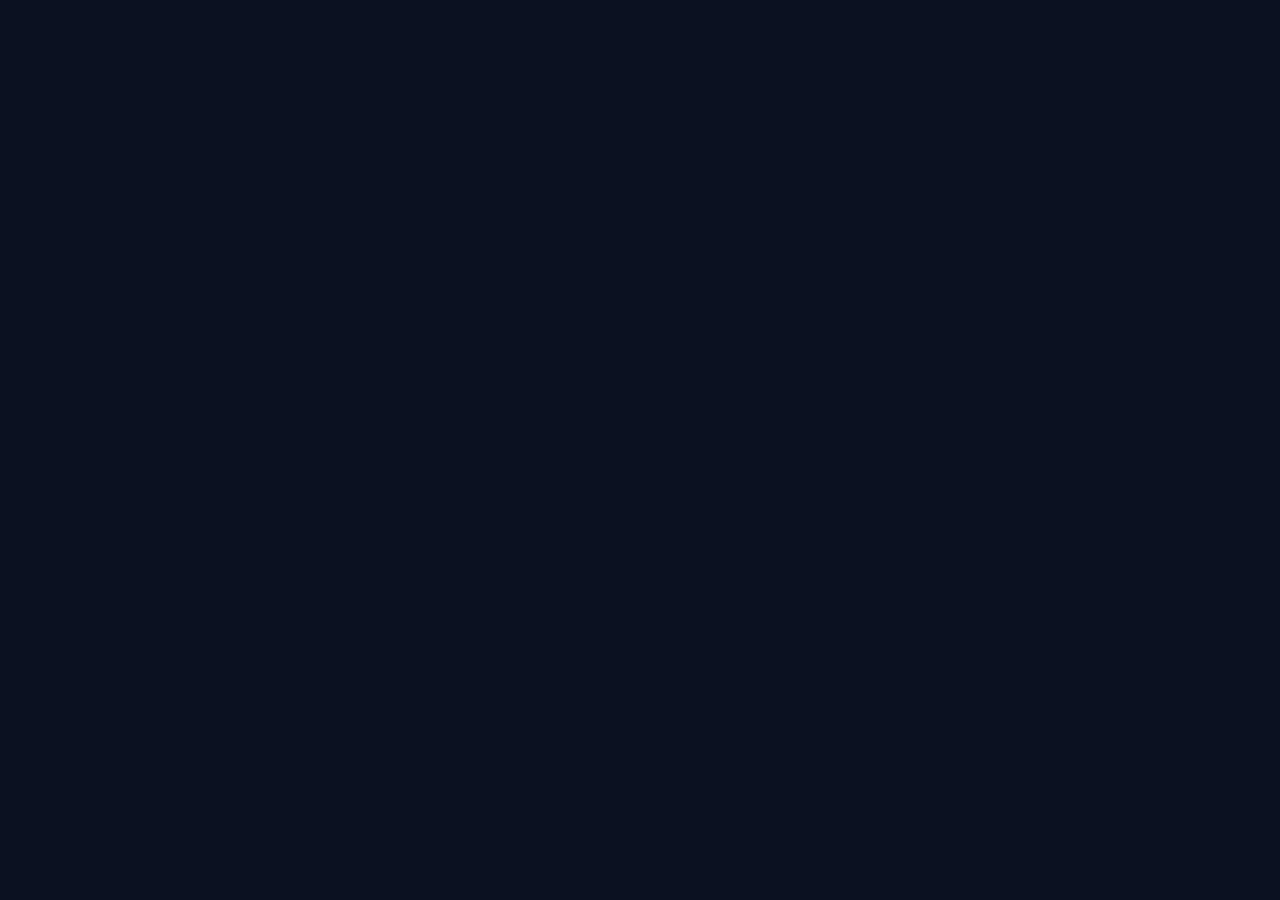
==== index.html @ 277059f4 "Update index.html" ====
<!DOCTYPE html>
<html lang="en">
<head>
  <meta charset="UTF-8">
  <meta name="viewport" content="width=device-width, initial-scale=1.0">

  <title>Battina Durga Pradeep | Front-End Developer</title>

  <style>
    * {
      margin: 0;
      padding: 0;
      box-sizing: border-box;
      scroll-behavior: smooth;
    }

    body {
      font-family: Arial, sans-serif;
      background: #0b1120;
      color: white;
      line-height: 1.6;
    }

    a {
      text-decoration: none;
      color: inherit;
    }

    .container {
      width: 90%;
      max-width: 1100px;
      margin: auto;
    }

    /* NAVBAR */
    header {
      position: sticky;
      top: 0;
      z-index: 1000;
      background: rgba(11, 17, 32, 0.95);
      border-bottom: 1px solid #243047;
    }

    nav {
      min-height: 70px;
      display: flex;
      justify-content: space-between;
      align-items: center;
    }

    .logo {
      font-size: 20px;
      font-weight: bold;
    }

    .logo span {
      color: #38bdf8;
    }

    .nav-links {
      display: flex;
      gap: 25px;
      list-style: none;
    }

    .nav-links a {
      color: #cbd5e1;
      transition: 0.3s;
    }

    .nav-links a:hover {
      color: #38bdf8;
    }

    /* HERO */
    .hero {
      min-height: 90vh;
      display: flex;
      align-items: center;
      text-align: center;
    }

    .hero-content {
      width: 100%;
    }

    .hero small {
      color: #38bdf8;
      letter-spacing: 2px;
      text-transform: uppercase;
      font-weight: bold;
    }

    .hero h1 {
      font-size: clamp(40px, 7vw, 75px);
      margin: 20px 0;
      line-height: 1.1;
    }

    .hero h1 span {
      color: #38bdf8;
    }

    .hero p {
      max-width: 700px;
      margin: auto;
      color: #94a3b8;
      font-size: 18px;
    }

    .buttons {
      margin-top: 30px;
      display: flex;
      justify-content: center;
      gap: 15px;
      flex-wrap: wrap;
    }

    .btn {
      padding: 12px 22px;
      border-radius: 30px;
      border: 1px solid #38bdf8;
      transition: 0.3s;
      font-weight: bold;
    }

    .btn-primary {
      background: #38bdf8;
      color: #07111f;
    }

    .btn-secondary {
      color: white;
    }

    .btn:hover {
      transform: translateY(-3px);
    }

    /* SECTIONS */
    section {
      padding: 90px 0;
    }

    .section-title {
      margin-bottom: 40px;
    }

    .section-title small {
      color: #38bdf8;
      text-transform: uppercase;
      letter-spacing: 2px;
      font-weight: bold;
    }

    .section-title h2 {
      font-size: 40px;
      margin-top: 8px;
    }

    .section-title p {
      color: #94a3b8;
      max-width: 700px;
      margin-top: 10px;
    }

    /* CARDS */
    .card {
      background: #111827;
      border: 1px solid #243047;
      border-radius: 18px;
      padding: 28px;
      transition: 0.3s;
    }

    .card:hover {
      transform: translateY(-5px);
      border-color: #38bdf8;
    }

    /* ABOUT */
    .about-grid {
      display: grid;
      grid-template-columns: 1.5fr 1fr;
      gap: 25px;
    }

    .about-grid p {
      color: #94a3b8;
    }

    .facts {
      display: grid;
      gap: 15px;
    }

    .fact {
      background: #111827;
      padding: 18px;
      border-radius: 14px;
      border: 1px solid #243047;
    }

    .fact strong {
      display: block;
      color: #38bdf8;
    }

    .fact span {
      color: #cbd5e1;
    }

    /* SKILLS */
    .skills-grid {
      display: grid;
      grid-template-columns: repeat(3, 1fr);
      gap: 20px;
    }

    .skill-card h3 {
      margin: 10px 0;
    }

    .skill-card p {
      color: #94a3b8;
    }

    .number {
      color: #38bdf8;
      font-weight: bold;
    }

    /* EDUCATION */
    .education-list {
      display: grid;
      gap: 20px;
    }

    .timeline {
      display: grid;
      grid-template-columns: 120px 1fr;
      gap: 25px;
      background: #111827;
      border: 1px solid #243047;
      border-radius: 18px;
      padding: 25px;
    }

    .year {
      color: #38bdf8;
      font-weight: bold;
    }

    .timeline h4 {
      color: #8b5cf6;
      margin-bottom: 8px;
    }

    .timeline p {
      color: #94a3b8;
    }

    /* PROJECTS */
    .projects-grid {
      display: grid;
      grid-template-columns: repeat(3, 1fr);
      gap: 20px;
    }

    .project-card {
      min-height: 260px;
      display: flex;
      flex-direction: column;
    }

    .project-card p {
      color: #94a3b8;
    }

    .tags {
      margin-top: auto;
      padding-top: 20px;
      display: flex;
      gap: 8px;
      flex-wrap: wrap;
    }

    .tag {
      border: 1px solid #334155;
      padding: 5px 10px;
      border-radius: 20px;
      font-size: 13px;
      color: #cbd5e1;
    }

    /* CONTACT */
    .contact-box {
      text-align: center;
    }

    .contact-box p {
      color: #94a3b8;
      max-width: 650px;
      margin: auto;
    }

    .contact-details {
      margin-top: 30px;
      display: flex;
      justify-content: center;
      gap: 12px;
      flex-wrap: wrap;
    }

    .contact-item {
      padding: 12px 16px;
      border: 1px solid #334155;
      border-radius: 10px;
      color: #cbd5e1;
      transition: 0.3s;
    }

    .contact-item:hover {
      color: #38bdf8;
      border-color: #38bdf8;
    }

    /* FOOTER */
    footer {
      text-align: center;
      padding: 25px;
      border-top: 1px solid #243047;
      color: #94a3b8;
    }

    /* MOBILE MENU */

.menu-btn {
  display: none;
  background: transparent;
  border: 1px solid #334155;
  color: white;
  font-size: 22px;
  padding: 6px 10px;
  border-radius: 8px;
  cursor: pointer;
}

@media (max-width: 800px) {

  .menu-btn {
    display: block;
  }

  .nav-links {
    display: none;
    position: absolute;
    top: 70px;
    left: 0;
    width: 100%;
    background: #0b1120;
    flex-direction: column;
    text-align: center;
    padding: 20px;
    gap: 15px;
    border-bottom: 1px solid #243047;
  }

  .nav-links.active {
    display: flex;
  }

  .about-grid,
  .skills-grid,
  .projects-grid {
    grid-template-columns: 1fr;
  }

  .timeline {
    grid-template-columns: 1fr;
    gap: 5px;
  }

  .section-title h2 {
    font-size: 32px;
  }

  section {
    padding: 70px 0;
  }
}
  <!-- ================= NAVBAR ================= -->

  <header>
    <div class="container">
      <nav>

        <a href="#home" class="logo">
          Battina <span>Durga Pradeep</span>
        </a>
        <button class="menu-btn" onclick="toggleMenu()">
  ☰
</button>

        <ul class="nav-links">
          <li><a href="#about">About</a></li>
          <li><a href="#skills">Skills</a></li>
          <li><a href="#education">Education</a></li>
          <li><a href="#projects">Projects</a></li>
          <li><a href="#contact">Contact</a></li>
        </ul>

      </nav>
    </div>
  </header>


  <!-- ================= HERO ================= -->

  <section class="hero" id="home">

    <div class="container hero-content">

      <small>Front-End Development</small>

      <h1>
        Hello, I'm
        <span>Battina Durga Pradeep</span>
      </h1>

      <p>
        I am passionate about creating clean, user-friendly and responsive
        websites while continuously improving my front-end development skills.
      </p>

      <div class="buttons">

        <a href="#projects" class="btn btn-primary">
          View My Work
        </a>

        <a href="#contact" class="btn btn-secondary">
          Contact Me
        </a>

      </div>

    </div>

  </section>


  <!-- ================= ABOUT ================= -->

  <section id="about">

    <div class="container">

      <div class="section-title">

        <small>About Me</small>

        <h2>Turning ideas into web experiences.</h2>

        <p>
          I am a motivated learner with a strong interest in front-end
          web development and modern user-interface design.
        </p>

      </div>


      <div class="about-grid">

        <div class="card">

          <p>
            My goal is to build websites that are visually appealing,
            responsive and easy for users to navigate. Through practical
            projects and continuous learning, I am developing my knowledge
            of HTML, CSS, JavaScript and modern web technologies.
          </p>

        </div>


        <div class="facts">

          <div class="fact">
            <strong>Current Year</strong>
            <span>2026</span>
          </div>

          <div class="fact">
            <strong>Focus</strong>
            <span>Front-End Development</span>
          </div>

          <div class="fact">
            <strong>Learning</strong>
            <span>HTML • CSS • JavaScript</span>
          </div>

        </div>

      </div>

    </div>

  </section>


  <!-- ================= SKILLS ================= -->

  <section id="skills">

    <div class="container">

      <div class="section-title">

        <small>My Skills</small>

        <h2>Technologies I am learning.</h2>

      </div>


      <div class="skills-grid">

        <div class="card skill-card">
          <span class="number">01</span>
          <h3>HTML5</h3>
          <p>
            Building structured and semantic web pages using modern HTML.
          </p>
        </div>


        <div class="card skill-card">
          <span class="number">02</span>
          <h3>CSS3</h3>
          <p>
            Creating attractive layouts, animations and responsive designs.
          </p>
        </div>


        <div class="card skill-card">
          <span class="number">03</span>
          <h3>JavaScript</h3>
          <p>
            Adding interactivity and dynamic behaviour to web applications.
          </p>
        </div>


        <div class="card skill-card">
          <span class="number">04</span>
          <h3>Responsive Design</h3>
          <p>
            Designing websites that work across different screen sizes.
          </p>
        </div>


        <div class="card skill-card">
          <span class="number">05</span>
          <h3>Git & GitHub</h3>
          <p>
            Managing projects and source code using version control.
          </p>
        </div>


        <div class="card skill-card">
          <span class="number">06</span>
          <h3>Problem Solving</h3>
          <p>
            Understanding problems and developing practical technical solutions.
          </p>
        </div>

      </div>

    </div>

  </section>


  <!-- ================= EDUCATION ================= -->

  <section id="education">

    <div class="container">

      <div class="section-title">

        <small>Education & Internship</small>

        <h2>My learning journey.</h2>

      </div>


      <div class="education-list">


        <!-- COLLEGE -->

        <div class="timeline">

          <div class="year">
            2026
          </div>

          <div>

            <h3>Bachelor's Degree</h3>

            <h4>
              Computer Science & Engineering
            </h4>

            <p>
              <strong>
                SIR C R Reddy College of Engineering
              </strong>
            </p>

            <p>
              Building a strong foundation in programming,
              computer science concepts and software development.
            </p>

          </div>

        </div>


        <!-- COGNIFYZ INTERNSHIP -->

        <div class="timeline">

          <div class="year">
            2026
          </div>

          <div>

            <h3>Front-End Development Internship</h3>

            <h4>
              Cognifyz Technologies
            </h4>

            <p>
              Developing front-end skills through practical internship
              tasks and hands-on web development projects.
            </p>

          </div>

        </div>


      </div>

    </div>

  </section>


  <!-- ================= PROJECTS ================= -->

  <section id="projects">

    <div class="container">

      <div class="section-title">

        <small>Projects</small>

        <h2>Things I have worked on.</h2>

        <p>
          Selected front-end projects demonstrating my learning
          and practical development skills.
        </p>

      </div>


      <div class="projects-grid">


        <!-- PROJECT 1 -->

<div class="card project-card">

  <span class="number">
    01
  </span>

  <h3>
    Personal Portfolio Website
  </h3>

  <p>
    A responsive personal portfolio website showcasing my skills,
    education, internship experience, projects and contact information.
  </p>

  <div class="tags">

    <span class="tag">HTML</span>
    <span class="tag">CSS</span>
    <span class="tag">JavaScript</span>

  </div>

  <div style="margin-top:20px; display:flex; gap:10px; flex-wrap:wrap;">

    <a
      href="https://battinapradeep3-cmd.github.io/Cognifyz-IT-Solutions/"
      target="_blank"
      rel="noopener noreferrer"
      class="btn btn-primary"
      style="padding:8px 15px;"
    >
      Live Demo
    </a>

    <a
      href="https://github.com/battinapradeep3-cmd/Cognifyz-IT-Solutions"
      target="_blank"
      rel="noopener noreferrer"
      class="btn btn-secondary"
      style="padding:8px 15px;"
    >
      GitHub
    </a>

  </div>

</div>


      <!-- PROJECT 2 -->

<div class="card project-card">

  <span class="number">
    02
  </span>

  <h3>
    AURELIA Event Booking Website
  </h3>

  <p>
    A responsive event booking website where users can explore
    events, view event details, choose tickets and manage bookings.
  </p>

  <div class="tags">

    <span class="tag">HTML</span>
    <span class="tag">CSS</span>
    <span class="tag">JavaScript</span>

  </div>

  <div style="margin-top:20px; display:flex; gap:10px; flex-wrap:wrap;">

    <a
      href="https://battinapradeep3-cmd.github.io/Sysslanintership/"
      target="_blank"
      class="btn btn-primary"
      style="padding:8px 15px;"
    >
      Live Demo
    </a>

    <a
      href="https://github.com/battinapradeep3-cmd/Sysslanintership"
      target="_blank"
      class="btn btn-secondary"
      style="padding:8px 15px;"
    >
      GitHub
    </a>

  </div>

</div>

  <!-- ================= CONTACT ================= -->

  <section id="contact">

    <div class="container">

      <div class="card contact-box">

        <div class="section-title">

          <small>Get In Touch</small>

          <h2>Let's build something great.</h2>

          <p>
            I am interested in learning, collaborating and exploring
            new opportunities in web development.
          </p>

        </div>


        <div class="contact-details">


          <!-- EMAIL -->

          <a
            class="contact-item"
            href="mailto:battinapradeep3@gmail.com"
          >
            📧 battinapradeep3@gmail.com
          </a>


          <!-- PHONE -->

          <a
            class="contact-item"
            href="tel:9346070654"
          >
            📱 9346070654
          </a>


          <!-- GITHUB -->

          <a
            class="contact-item"
            href="https://github.com/battinapradeep3-cmd"
            target="_blank"
          >
            GitHub
          </a>

<!-- LINKEDIN -->

<a
  class="contact-item"
  href="https://www.linkedin.com/in/battina-durga-pradeep-1a5ab4367/"
  target="_blank"
  rel="noopener noreferrer"
>
  LinkedIn
</a>

    <!-- ================= FOOTER ================= -->

  <footer>

    © 2026 Battina Durga Pradeep.
    All rights reserved.

  </footer>


  <script>
    function toggleMenu() {
      document.querySelector(".nav-links").classList.toggle("active");
    }
  </script>


</body>
</html>
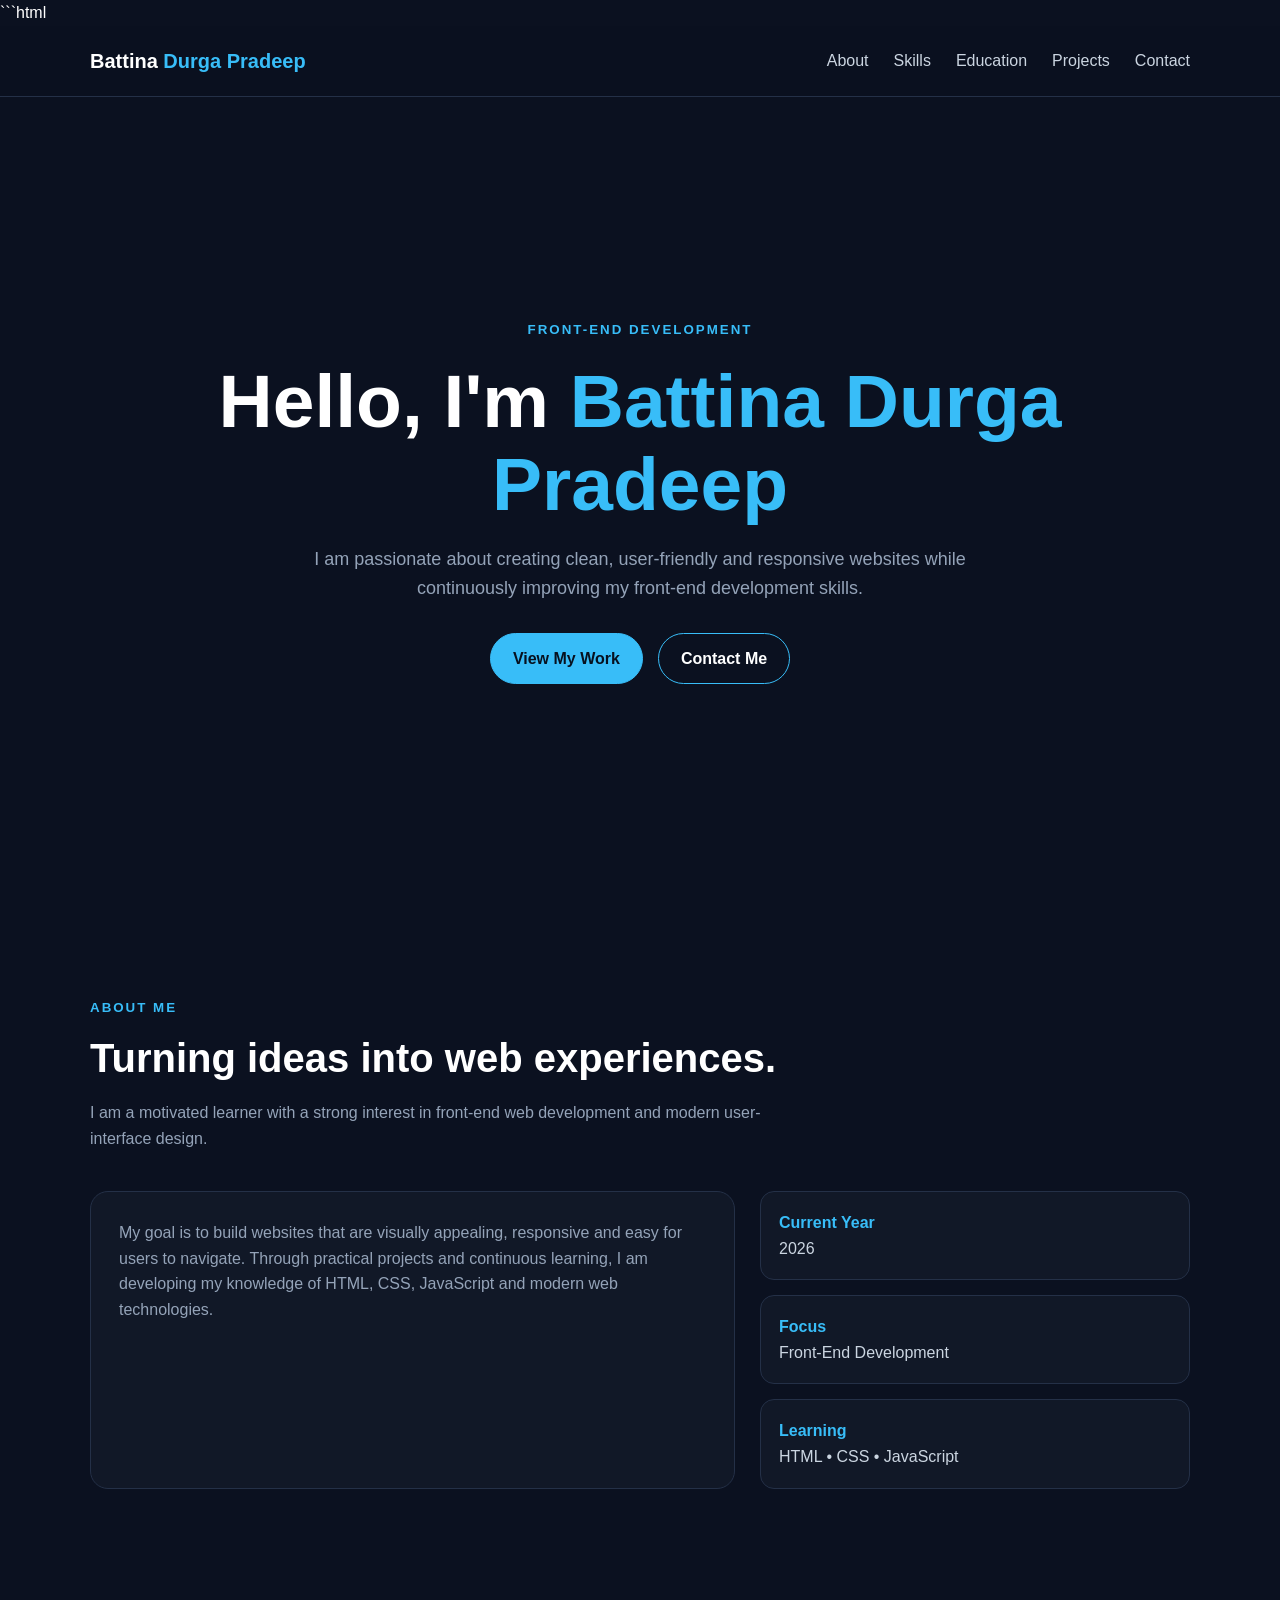
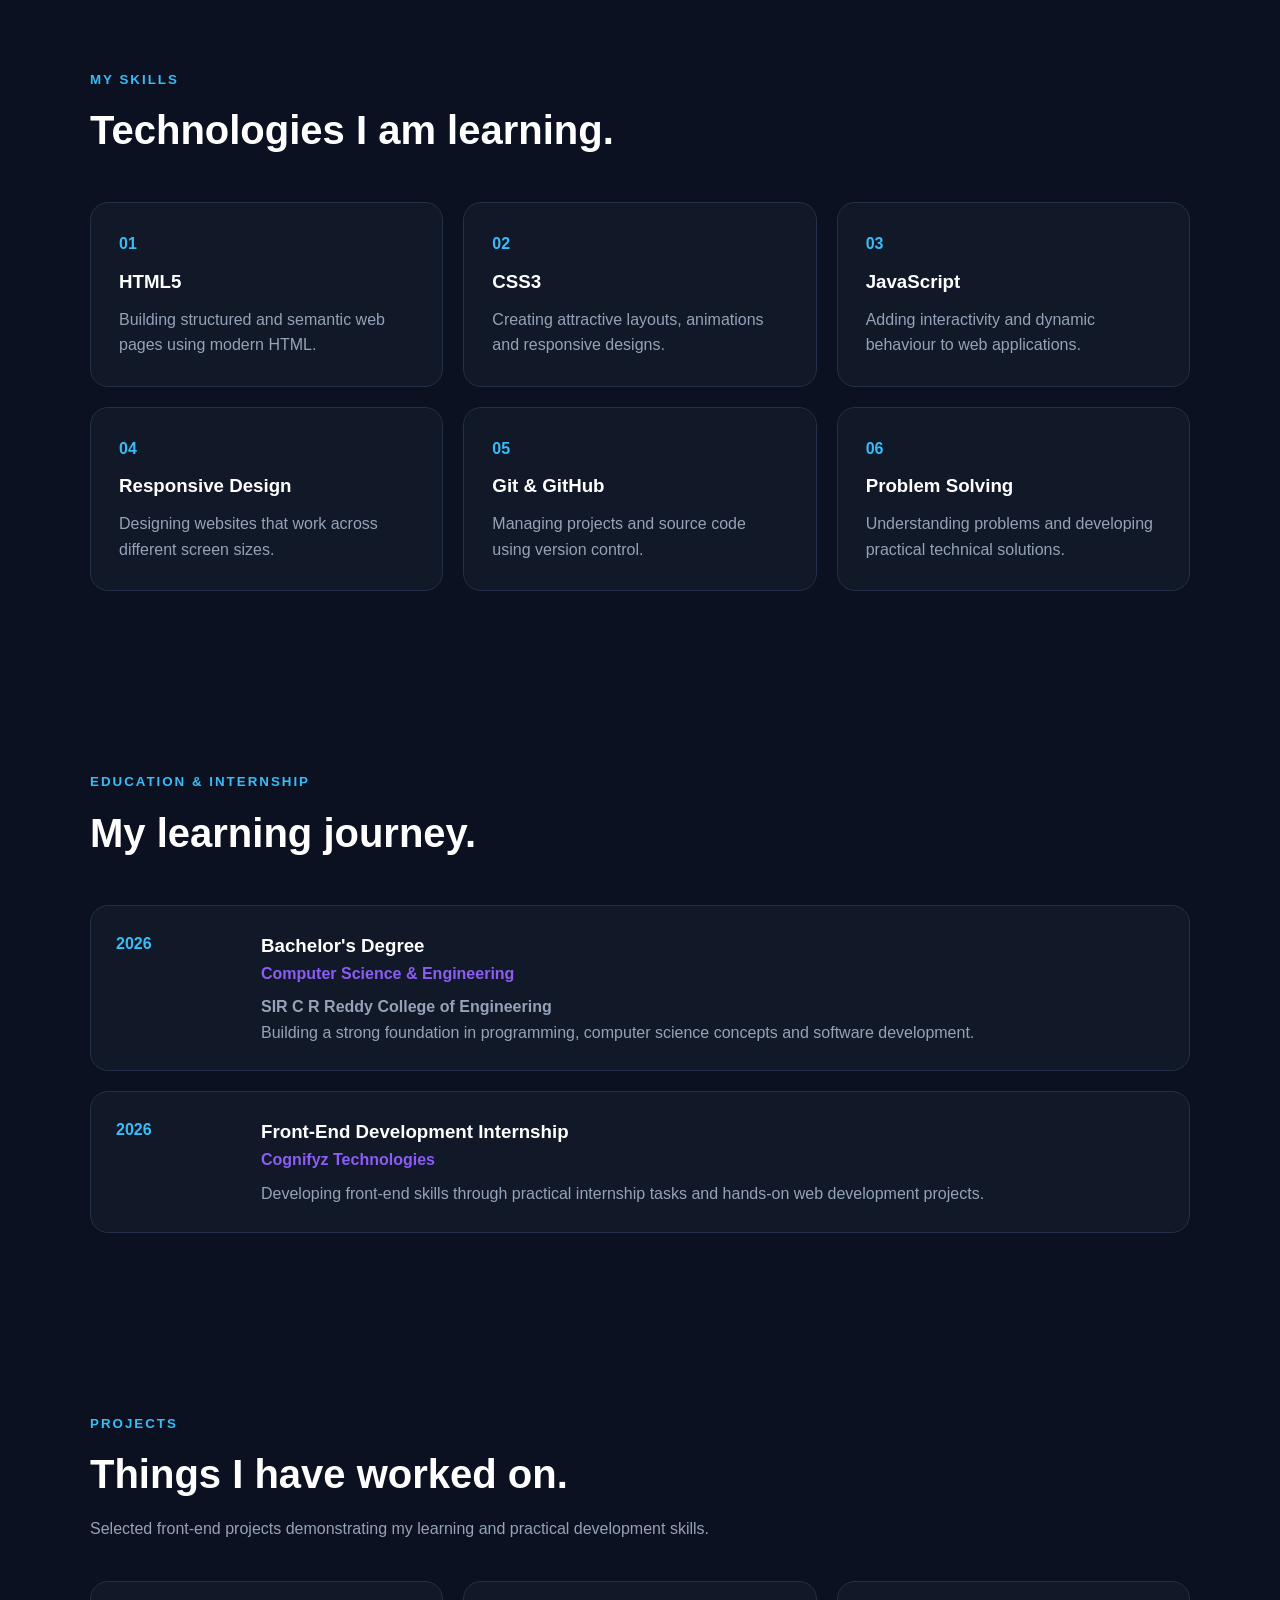
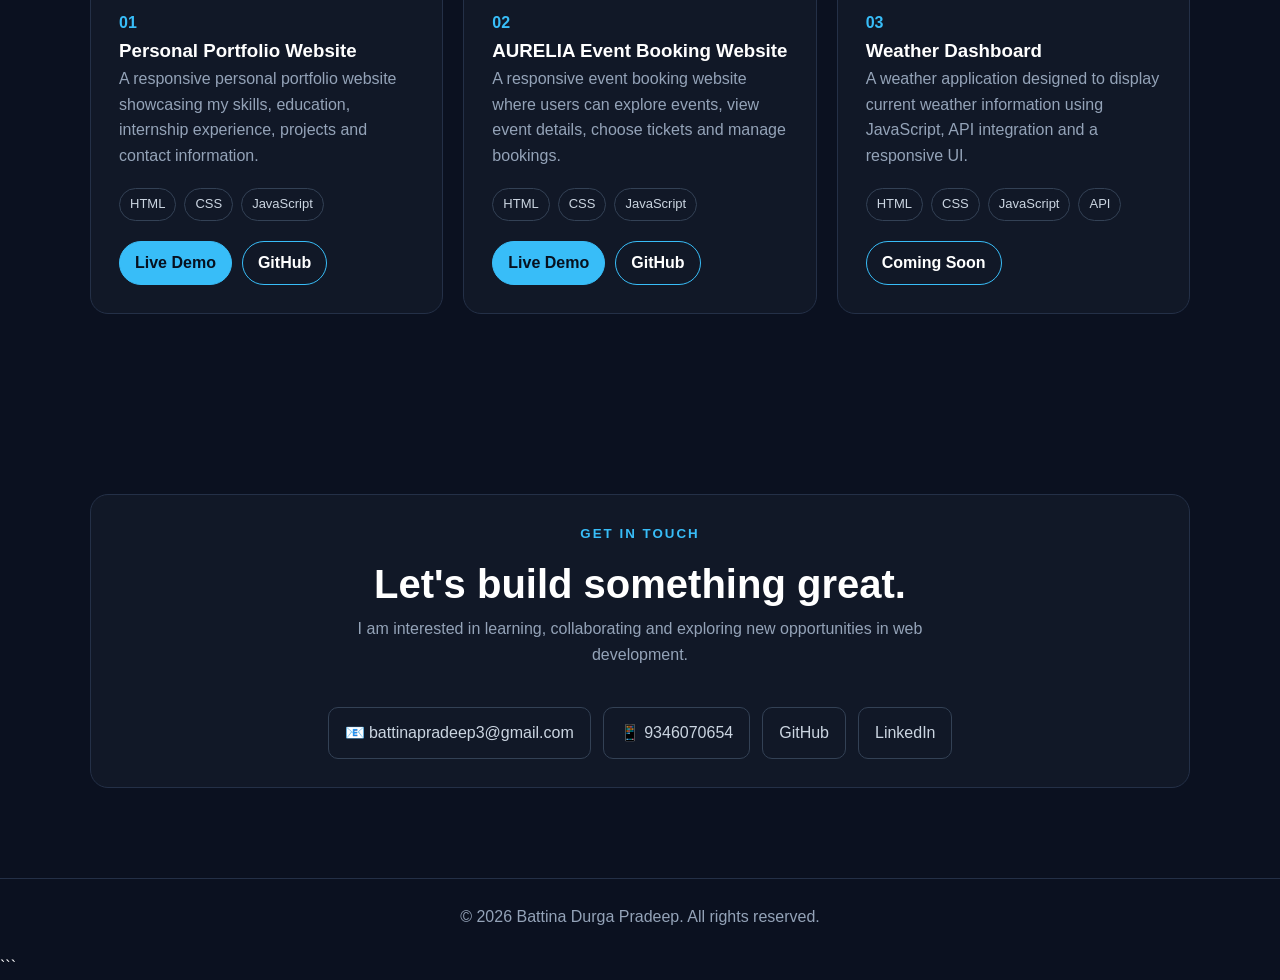
==== commit e0c17142: "Update index.html with improved comments and styles Refactor HTML structure and improve styling comm" ====
--- a/index.html
+++ b/index.html
@@ -1,3 +1,4 @@
+```html
 <!DOCTYPE html>
 <html lang="en">
 <head>
@@ -32,7 +33,8 @@
       margin: auto;
     }
 
-    /* NAVBAR */
+    /* ================= NAVBAR ================= */
+
     header {
       position: sticky;
       top: 0;
@@ -46,6 +48,7 @@
       display: flex;
       justify-content: space-between;
       align-items: center;
+      position: relative;
     }
 
     .logo {
@@ -72,7 +75,19 @@
       color: #38bdf8;
     }
 
-    /* HERO */
+    .menu-btn {
+      display: none;
+      background: transparent;
+      border: 1px solid #334155;
+      color: white;
+      font-size: 22px;
+      padding: 6px 10px;
+      border-radius: 8px;
+      cursor: pointer;
+    }
+
+    /* ================= HERO ================= */
+
     .hero {
       min-height: 90vh;
       display: flex;
@@ -117,6 +132,7 @@
     }
 
     .btn {
+      display: inline-block;
       padding: 12px 22px;
       border-radius: 30px;
       border: 1px solid #38bdf8;
@@ -137,7 +153,8 @@
       transform: translateY(-3px);
     }
 
-    /* SECTIONS */
+    /* ================= SECTIONS ================= */
+
     section {
       padding: 90px 0;
     }
@@ -164,7 +181,8 @@
       margin-top: 10px;
     }
 
-    /* CARDS */
+    /* ================= CARDS ================= */
+
     .card {
       background: #111827;
       border: 1px solid #243047;
@@ -178,7 +196,8 @@
       border-color: #38bdf8;
     }
 
-    /* ABOUT */
+    /* ================= ABOUT ================= */
+
     .about-grid {
       display: grid;
       grid-template-columns: 1.5fr 1fr;
@@ -210,7 +229,8 @@
       color: #cbd5e1;
     }
 
-    /* SKILLS */
+    /* ================= SKILLS ================= */
+
     .skills-grid {
       display: grid;
       grid-template-columns: repeat(3, 1fr);
@@ -230,7 +250,8 @@
       font-weight: bold;
     }
 
-    /* EDUCATION */
+    /* ================= EDUCATION ================= */
+
     .education-list {
       display: grid;
       gap: 20px;
@@ -260,7 +281,8 @@
       color: #94a3b8;
     }
 
-    /* PROJECTS */
+    /* ================= PROJECTS ================= */
+
     .projects-grid {
       display: grid;
       grid-template-columns: repeat(3, 1fr);
@@ -268,7 +290,7 @@
     }
 
     .project-card {
-      min-height: 260px;
+      min-height: 300px;
       display: flex;
       flex-direction: column;
     }
@@ -293,7 +315,19 @@
       color: #cbd5e1;
     }
 
-    /* CONTACT */
+    .project-buttons {
+      margin-top: 20px;
+      display: flex;
+      gap: 10px;
+      flex-wrap: wrap;
+    }
+
+    .project-buttons .btn {
+      padding: 8px 15px;
+    }
+
+    /* ================= CONTACT ================= */
+
     .contact-box {
       text-align: center;
     }
@@ -325,7 +359,8 @@
       border-color: #38bdf8;
     }
 
-    /* FOOTER */
+    /* ================= FOOTER ================= */
+
     footer {
       text-align: center;
       padding: 25px;
@@ -333,62 +368,64 @@
       color: #94a3b8;
     }
 
-    /* MOBILE MENU */
-
-.menu-btn {
-  display: none;
-  background: transparent;
-  border: 1px solid #334155;
-  color: white;
-  font-size: 22px;
-  padding: 6px 10px;
-  border-radius: 8px;
-  cursor: pointer;
-}
-
-@media (max-width: 800px) {
-
-  .menu-btn {
-    display: block;
-  }
-
-  .nav-links {
-    display: none;
-    position: absolute;
-    top: 70px;
-    left: 0;
-    width: 100%;
-    background: #0b1120;
-    flex-direction: column;
-    text-align: center;
-    padding: 20px;
-    gap: 15px;
-    border-bottom: 1px solid #243047;
-  }
-
-  .nav-links.active {
-    display: flex;
-  }
-
-  .about-grid,
-  .skills-grid,
-  .projects-grid {
-    grid-template-columns: 1fr;
-  }
-
-  .timeline {
-    grid-template-columns: 1fr;
-    gap: 5px;
-  }
-
-  .section-title h2 {
-    font-size: 32px;
-  }
-
-  section {
-    padding: 70px 0;
-  }
-}
+    /* ================= MOBILE ================= */
+
+    @media (max-width: 800px) {
+
+      .menu-btn {
+        display: block;
+      }
+
+      .nav-links {
+        display: none;
+        position: absolute;
+        top: 70px;
+        left: 0;
+        width: 100%;
+        background: #0b1120;
+        flex-direction: column;
+        text-align: center;
+        padding: 20px;
+        gap: 15px;
+        border-bottom: 1px solid #243047;
+      }
+
+      .nav-links.active {
+        display: flex;
+      }
+
+      .about-grid,
+      .skills-grid,
+      .projects-grid {
+        grid-template-columns: 1fr;
+      }
+
+      .timeline {
+        grid-template-columns: 1fr;
+        gap: 5px;
+      }
+
+      .section-title h2 {
+        font-size: 32px;
+      }
+
+      section {
+        padding: 70px 0;
+      }
+
+      .hero h1 {
+        font-size: 42px;
+      }
+
+      .hero p {
+        font-size: 16px;
+      }
+    }
+  </style>
+</head>
+
+<body>
+
   <!-- ================= NAVBAR ================= -->
 
   <header>
@@ -398,16 +435,21 @@
         <a href="#home" class="logo">
           Battina <span>Durga Pradeep</span>
         </a>
-        <button class="menu-btn" onclick="toggleMenu()">
-  ☰
-</button>
-
-        <ul class="nav-links">
-          <li><a href="#about">About</a></li>
-          <li><a href="#skills">Skills</a></li>
-          <li><a href="#education">Education</a></li>
-          <li><a href="#projects">Projects</a></li>
-          <li><a href="#contact">Contact</a></li>
+
+        <button
+          class="menu-btn"
+          onclick="toggleMenu()"
+          aria-label="Open navigation menu"
+        >
+          ☰
+        </button>
+
+        <ul class="nav-links" id="navLinks">
+          <li><a href="#about" onclick="closeMenu()">About</a></li>
+          <li><a href="#skills" onclick="closeMenu()">Skills</a></li>
+          <li><a href="#education" onclick="closeMenu()">Education</a></li>
+          <li><a href="#projects" onclick="closeMenu()">Projects</a></li>
+          <li><a href="#contact" onclick="closeMenu()">Contact</a></li>
         </ul>
 
       </nav>
@@ -469,7 +511,6 @@
 
       </div>
 
-
       <div class="about-grid">
 
         <div class="card">
@@ -483,7 +524,6 @@
 
         </div>
 
-
         <div class="facts">
 
           <div class="fact">
@@ -524,7 +564,6 @@
 
       </div>
 
-
       <div class="skills-grid">
 
         <div class="card skill-card">
@@ -535,7 +574,6 @@
           </p>
         </div>
 
-
         <div class="card skill-card">
           <span class="number">02</span>
           <h3>CSS3</h3>
@@ -544,7 +582,6 @@
           </p>
         </div>
 
-
         <div class="card skill-card">
           <span class="number">03</span>
           <h3>JavaScript</h3>
@@ -553,7 +590,6 @@
           </p>
         </div>
 
-
         <div class="card skill-card">
           <span class="number">04</span>
           <h3>Responsive Design</h3>
@@ -562,15 +598,13 @@
           </p>
         </div>
 
-
         <div class="card skill-card">
           <span class="number">05</span>
-          <h3>Git & GitHub</h3>
+          <h3>Git &amp; GitHub</h3>
           <p>
             Managing projects and source code using version control.
           </p>
         </div>
-
 
         <div class="card skill-card">
           <span class="number">06</span>
@@ -595,15 +629,13 @@
 
       <div class="section-title">
 
-        <small>Education & Internship</small>
+        <small>Education &amp; Internship</small>
 
         <h2>My learning journey.</h2>
 
       </div>
 
-
       <div class="education-list">
-
 
         <!-- COLLEGE -->
 
@@ -617,14 +649,10 @@
 
             <h3>Bachelor's Degree</h3>
 
-            <h4>
-              Computer Science & Engineering
-            </h4>
+            <h4>Computer Science &amp; Engineering</h4>
 
             <p>
-              <strong>
-                SIR C R Reddy College of Engineering
-              </strong>
+              <strong>SIR C R Reddy College of Engineering</strong>
             </p>
 
             <p>
@@ -649,9 +677,7 @@
 
             <h3>Front-End Development Internship</h3>
 
-            <h4>
-              Cognifyz Technologies
-            </h4>
+            <h4>Cognifyz Technologies</h4>
 
             <p>
               Developing front-end skills through practical internship
@@ -662,7 +688,6 @@
 
         </div>
 
-
       </div>
 
     </div>
@@ -689,110 +714,136 @@
 
       </div>
 
-
       <div class="projects-grid">
 
-
         <!-- PROJECT 1 -->
 
-<div class="card project-card">
-
-  <span class="number">
-    01
-  </span>
-
-  <h3>
-    Personal Portfolio Website
-  </h3>
-
-  <p>
-    A responsive personal portfolio website showcasing my skills,
-    education, internship experience, projects and contact information.
-  </p>
-
-  <div class="tags">
-
-    <span class="tag">HTML</span>
-    <span class="tag">CSS</span>
-    <span class="tag">JavaScript</span>
-
-  </div>
-
-  <div style="margin-top:20px; display:flex; gap:10px; flex-wrap:wrap;">
-
-    <a
-      href="https://battinapradeep3-cmd.github.io/Cognifyz-IT-Solutions/"
-      target="_blank"
-      rel="noopener noreferrer"
-      class="btn btn-primary"
-      style="padding:8px 15px;"
-    >
-      Live Demo
-    </a>
-
-    <a
-      href="https://github.com/battinapradeep3-cmd/Cognifyz-IT-Solutions"
-      target="_blank"
-      rel="noopener noreferrer"
-      class="btn btn-secondary"
-      style="padding:8px 15px;"
-    >
-      GitHub
-    </a>
-
-  </div>
-
-</div>
-
-
-      <!-- PROJECT 2 -->
-
-<div class="card project-card">
-
-  <span class="number">
-    02
-  </span>
-
-  <h3>
-    AURELIA Event Booking Website
-  </h3>
-
-  <p>
-    A responsive event booking website where users can explore
-    events, view event details, choose tickets and manage bookings.
-  </p>
-
-  <div class="tags">
-
-    <span class="tag">HTML</span>
-    <span class="tag">CSS</span>
-    <span class="tag">JavaScript</span>
-
-  </div>
-
-  <div style="margin-top:20px; display:flex; gap:10px; flex-wrap:wrap;">
-
-    <a
-      href="https://battinapradeep3-cmd.github.io/Sysslanintership/"
-      target="_blank"
-      class="btn btn-primary"
-      style="padding:8px 15px;"
-    >
-      Live Demo
-    </a>
-
-    <a
-      href="https://github.com/battinapradeep3-cmd/Sysslanintership"
-      target="_blank"
-      class="btn btn-secondary"
-      style="padding:8px 15px;"
-    >
-      GitHub
-    </a>
-
-  </div>
-
-</div>
+        <div class="card project-card">
+
+          <span class="number">01</span>
+
+          <h3>Personal Portfolio Website</h3>
+
+          <p>
+            A responsive personal portfolio website showcasing my skills,
+            education, internship experience, projects and contact information.
+          </p>
+
+          <div class="tags">
+            <span class="tag">HTML</span>
+            <span class="tag">CSS</span>
+            <span class="tag">JavaScript</span>
+          </div>
+
+          <div class="project-buttons">
+
+            <a
+              href="https://battinapradeep3-cmd.github.io/Cognifyz-IT-Solutions/"
+              target="_blank"
+              rel="noopener noreferrer"
+              class="btn btn-primary"
+            >
+              Live Demo
+            </a>
+
+            <a
+              href="https://github.com/battinapradeep3-cmd/Cognifyz-IT-Solutions"
+              target="_blank"
+              rel="noopener noreferrer"
+              class="btn btn-secondary"
+            >
+              GitHub
+            </a>
+
+          </div>
+
+        </div>
+
+
+        <!-- PROJECT 2 -->
+
+        <div class="card project-card">
+
+          <span class="number">02</span>
+
+          <h3>AURELIA Event Booking Website</h3>
+
+          <p>
+            A responsive event booking website where users can explore
+            events, view event details, choose tickets and manage bookings.
+          </p>
+
+          <div class="tags">
+            <span class="tag">HTML</span>
+            <span class="tag">CSS</span>
+            <span class="tag">JavaScript</span>
+          </div>
+
+          <div class="project-buttons">
+
+            <a
+              href="https://battinapradeep3-cmd.github.io/Sysslanintership/"
+              target="_blank"
+              rel="noopener noreferrer"
+              class="btn btn-primary"
+            >
+              Live Demo
+            </a>
+
+            <a
+              href="https://github.com/battinapradeep3-cmd/Sysslanintership"
+              target="_blank"
+              rel="noopener noreferrer"
+              class="btn btn-secondary"
+            >
+              GitHub
+            </a>
+
+          </div>
+
+        </div>
+
+
+        <!-- PROJECT 3 -->
+
+        <div class="card project-card">
+
+          <span class="number">03</span>
+
+          <h3>Weather Dashboard</h3>
+
+          <p>
+            A weather application designed to display current weather
+            information using JavaScript, API integration and a responsive UI.
+          </p>
+
+          <div class="tags">
+            <span class="tag">HTML</span>
+            <span class="tag">CSS</span>
+            <span class="tag">JavaScript</span>
+            <span class="tag">API</span>
+          </div>
+
+          <div class="project-buttons">
+
+            <a
+              href="#"
+              class="btn btn-secondary"
+              onclick="return false;"
+            >
+              Coming Soon
+            </a>
+
+          </div>
+
+        </div>
+
+      </div>
+
+    </div>
+
+  </section>
+
 
   <!-- ================= CONTACT ================= -->
 
@@ -815,9 +866,7 @@
 
         </div>
 
-
         <div class="contact-details">
-
 
           <!-- EMAIL -->
 
@@ -828,7 +877,6 @@
             📧 battinapradeep3@gmail.com
           </a>
 
-
           <!-- PHONE -->
 
           <a
@@ -838,44 +886,60 @@
             📱 9346070654
           </a>
 
-
           <!-- GITHUB -->
 
           <a
             class="contact-item"
             href="https://github.com/battinapradeep3-cmd"
             target="_blank"
+            rel="noopener noreferrer"
           >
             GitHub
           </a>
 
-<!-- LINKEDIN -->
-
-<a
-  class="contact-item"
-  href="https://www.linkedin.com/in/battina-durga-pradeep-1a5ab4367/"
-  target="_blank"
-  rel="noopener noreferrer"
->
-  LinkedIn
-</a>
-
-    <!-- ================= FOOTER ================= -->
+          <!-- LINKEDIN -->
+
+          <a
+            class="contact-item"
+            href="https://www.linkedin.com/in/battina-durga-pradeep-1a5ab4367/"
+            target="_blank"
+            rel="noopener noreferrer"
+          >
+            LinkedIn
+          </a>
+
+        </div>
+
+      </div>
+
+    </div>
+
+  </section>
+
+
+  <!-- ================= FOOTER ================= -->
 
   <footer>
-
-    © 2026 Battina Durga Pradeep.
-    All rights reserved.
-
+    © 2026 Battina Durga Pradeep. All rights reserved.
   </footer>
 
+
+  <!-- ================= JAVASCRIPT ================= -->
 
   <script>
     function toggleMenu() {
-      document.querySelector(".nav-links").classList.toggle("active");
+      const navLinks = document.getElementById("navLinks");
+      navLinks.classList.toggle("active");
+    }
+
+    function closeMenu() {
+      const navLinks = document.getElementById("navLinks");
+      navLinks.classList.remove("active");
     }
   </script>
-
 
 </body>
 </html>
+```
+
+            
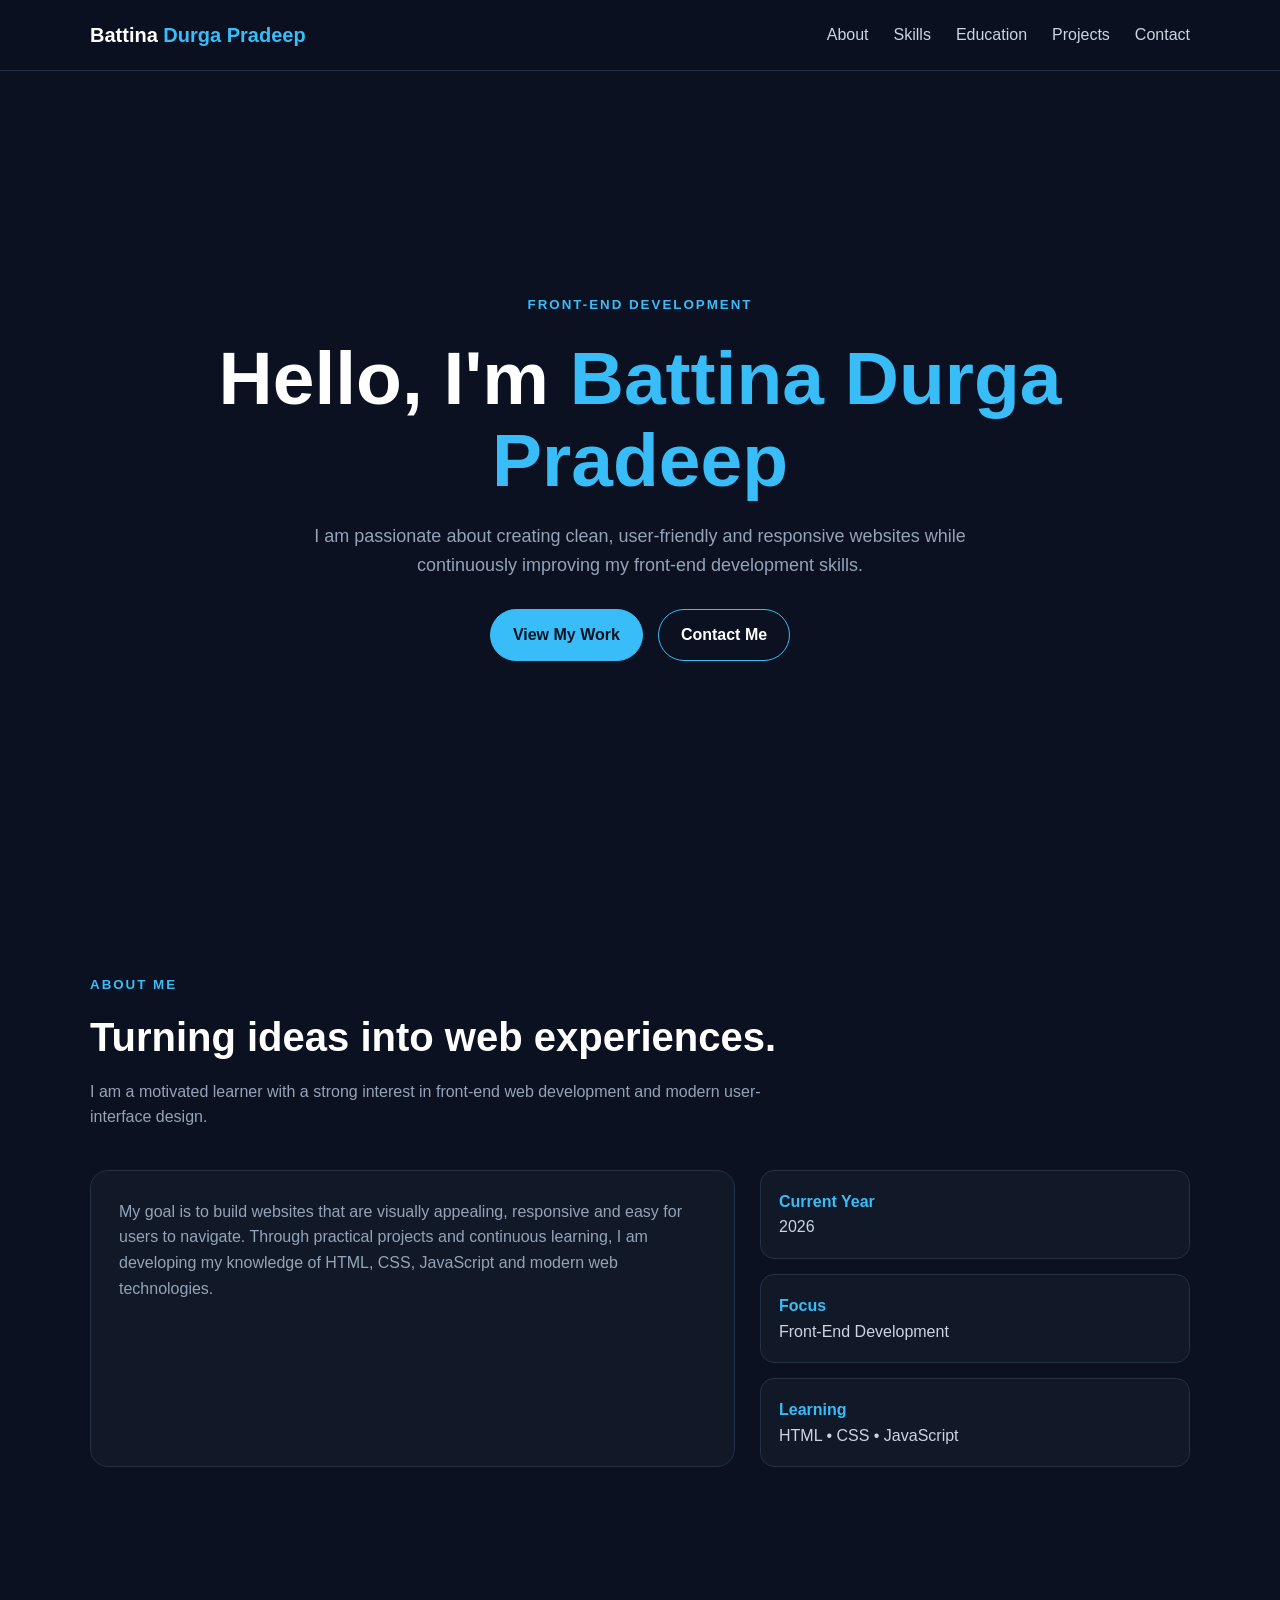
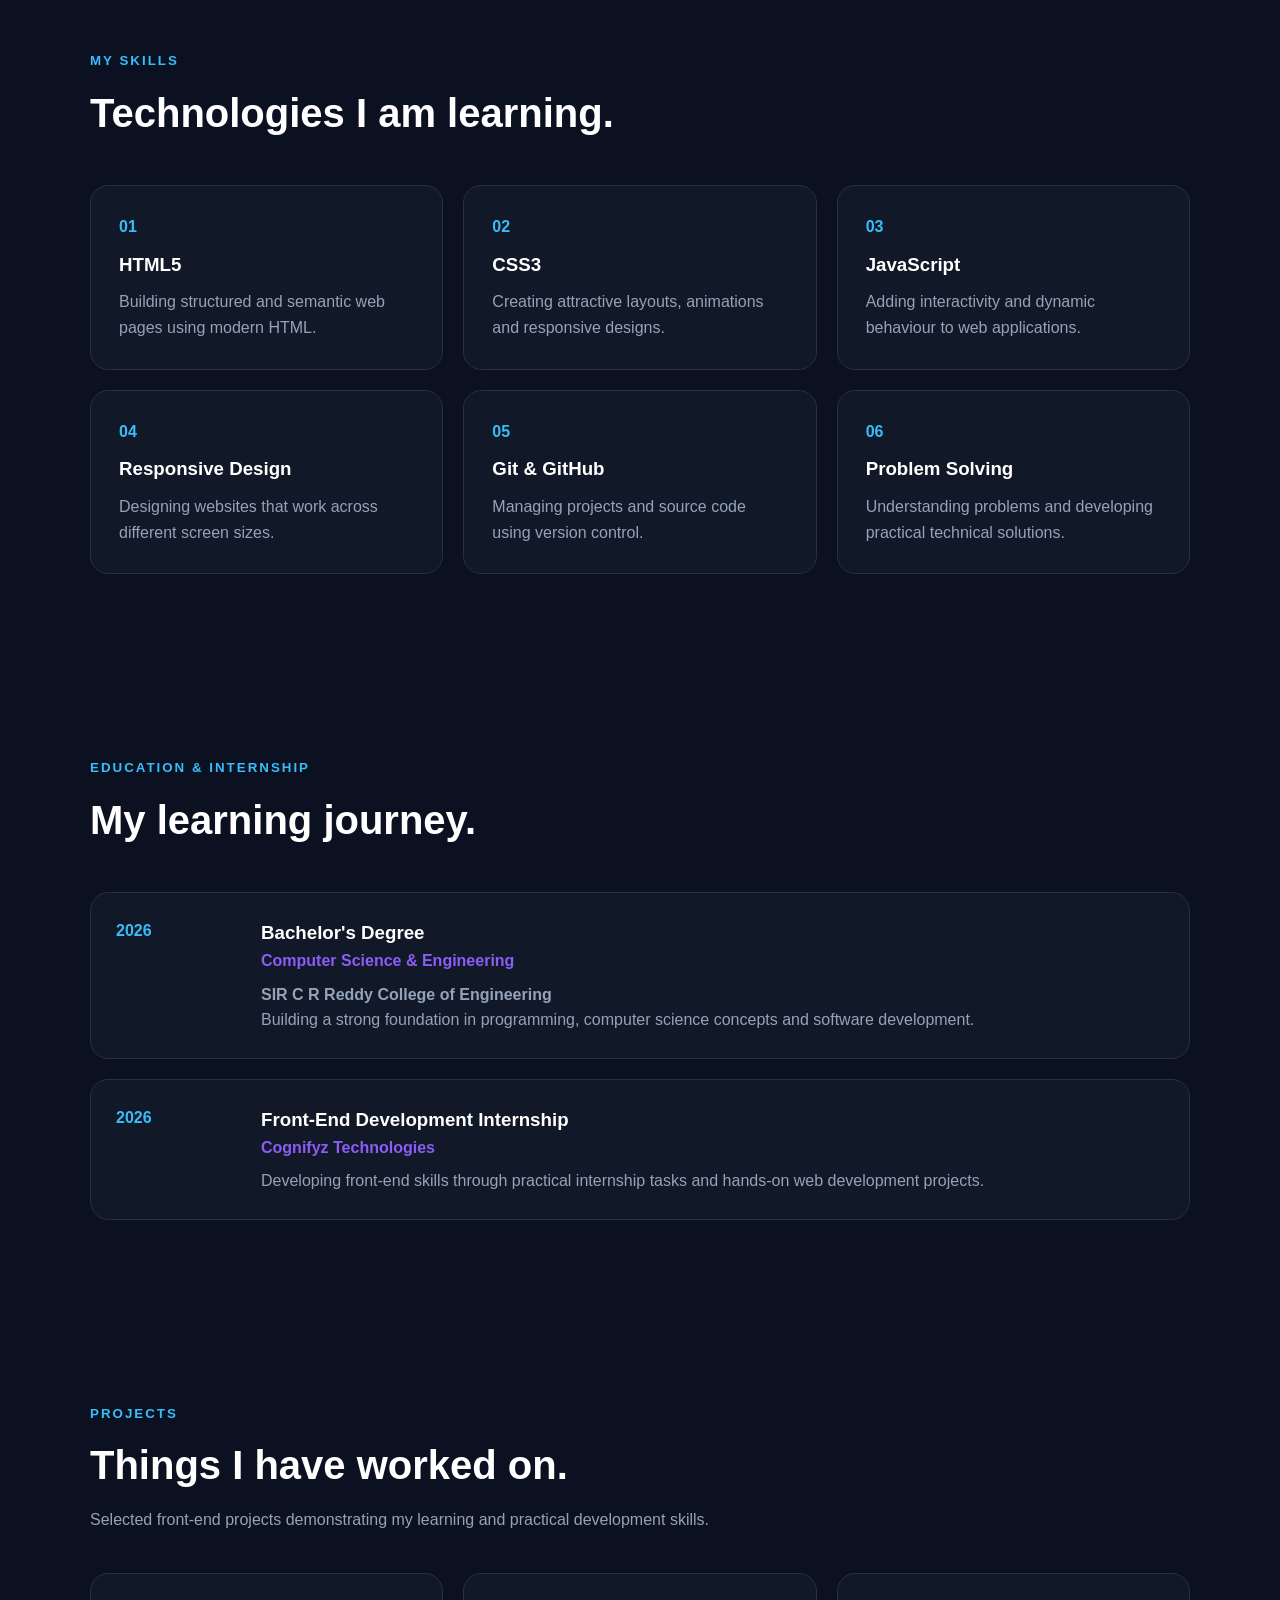
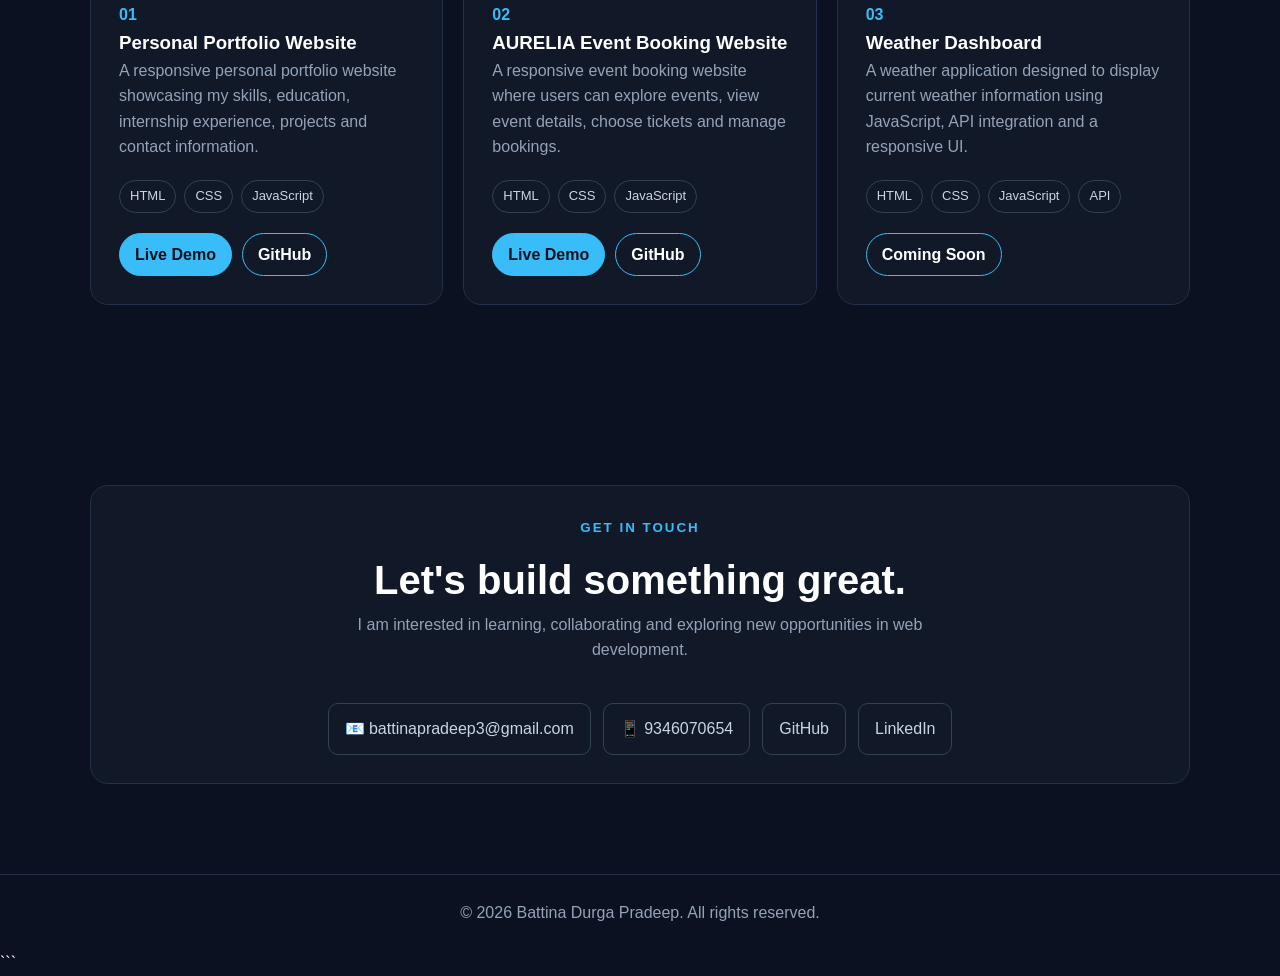
==== commit f0b38045: "Update index.html" ====
--- a/index.html
+++ b/index.html
@@ -1,4 +1,3 @@
-```html
 <!DOCTYPE html>
 <html lang="en">
 <head>
@@ -87,42 +86,35 @@
     }
 
     /* ================= HERO ================= */
-
     .hero {
       min-height: 90vh;
       display: flex;
       align-items: center;
       text-align: center;
     }
-
     .hero-content {
       width: 100%;
     }
-
     .hero small {
       color: #38bdf8;
       letter-spacing: 2px;
       text-transform: uppercase;
       font-weight: bold;
     }
-
     .hero h1 {
       font-size: clamp(40px, 7vw, 75px);
       margin: 20px 0;
       line-height: 1.1;
     }
-
     .hero h1 span {
       color: #38bdf8;
     }
-
     .hero p {
       max-width: 700px;
       margin: auto;
       color: #94a3b8;
       font-size: 18px;
     }
-
     .buttons {
       margin-top: 30px;
       display: flex;
@@ -130,7 +122,6 @@
       gap: 15px;
       flex-wrap: wrap;
     }
-
     .btn {
       display: inline-block;
       padding: 12px 22px;
@@ -139,16 +130,13 @@
       transition: 0.3s;
       font-weight: bold;
     }
-
     .btn-primary {
       background: #38bdf8;
       color: #07111f;
     }
-
     .btn-secondary {
       color: white;
     }
-
     .btn:hover {
       transform: translateY(-3px);
     }
